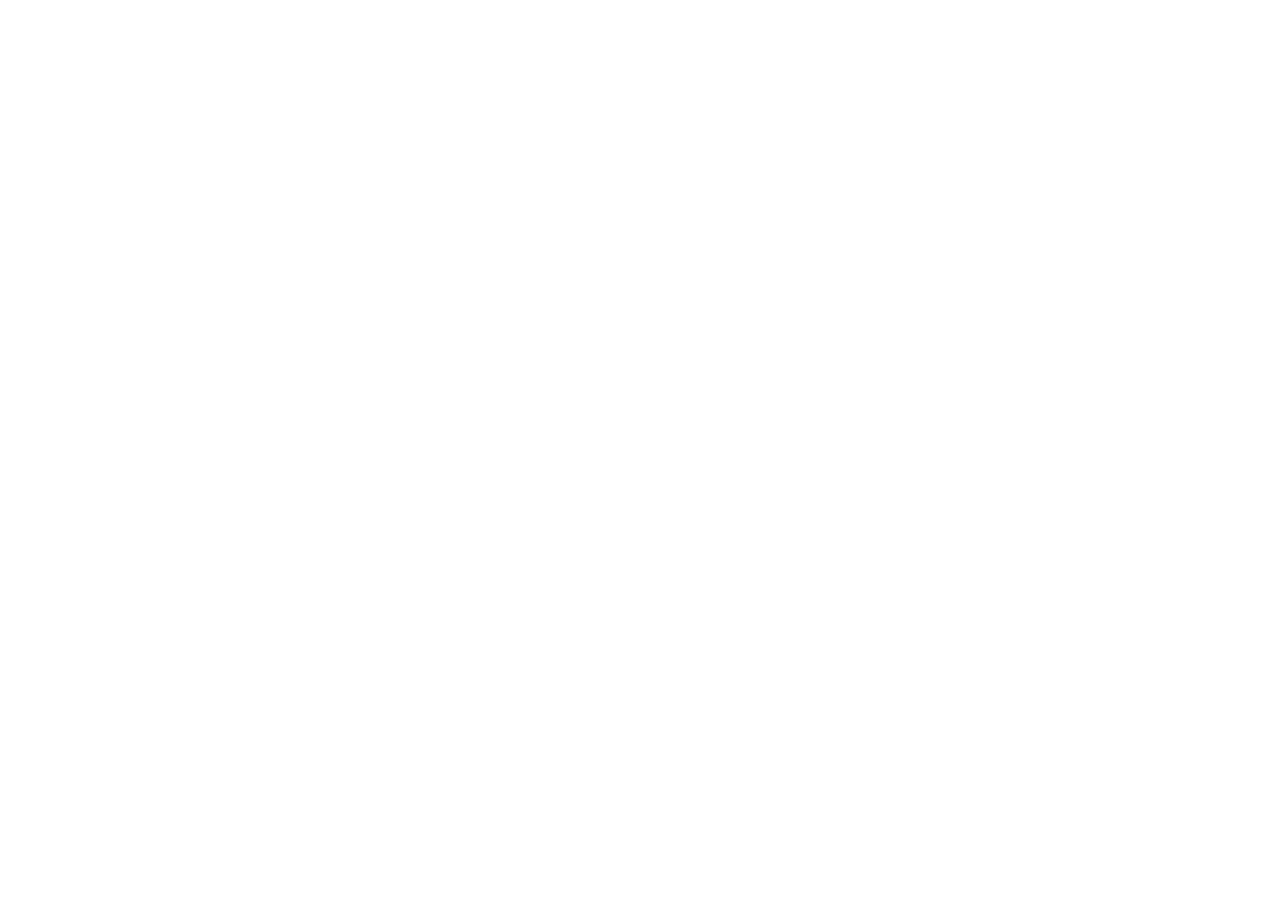
==== main.html @ 6408f9cd "first commit" ====
<html lang="en">
<head>
    <meta charset="UTF-8">
    <meta http-equiv="X-UA-Compatible" content="IE=edge">
    <meta name="viewport" content="width=device-width, initial-scale=1.0">
    <title>Hosein Editor</title>
</head>
<body>
    <header>

    </header>
    <main>
        
    </main>
</body>
</html>
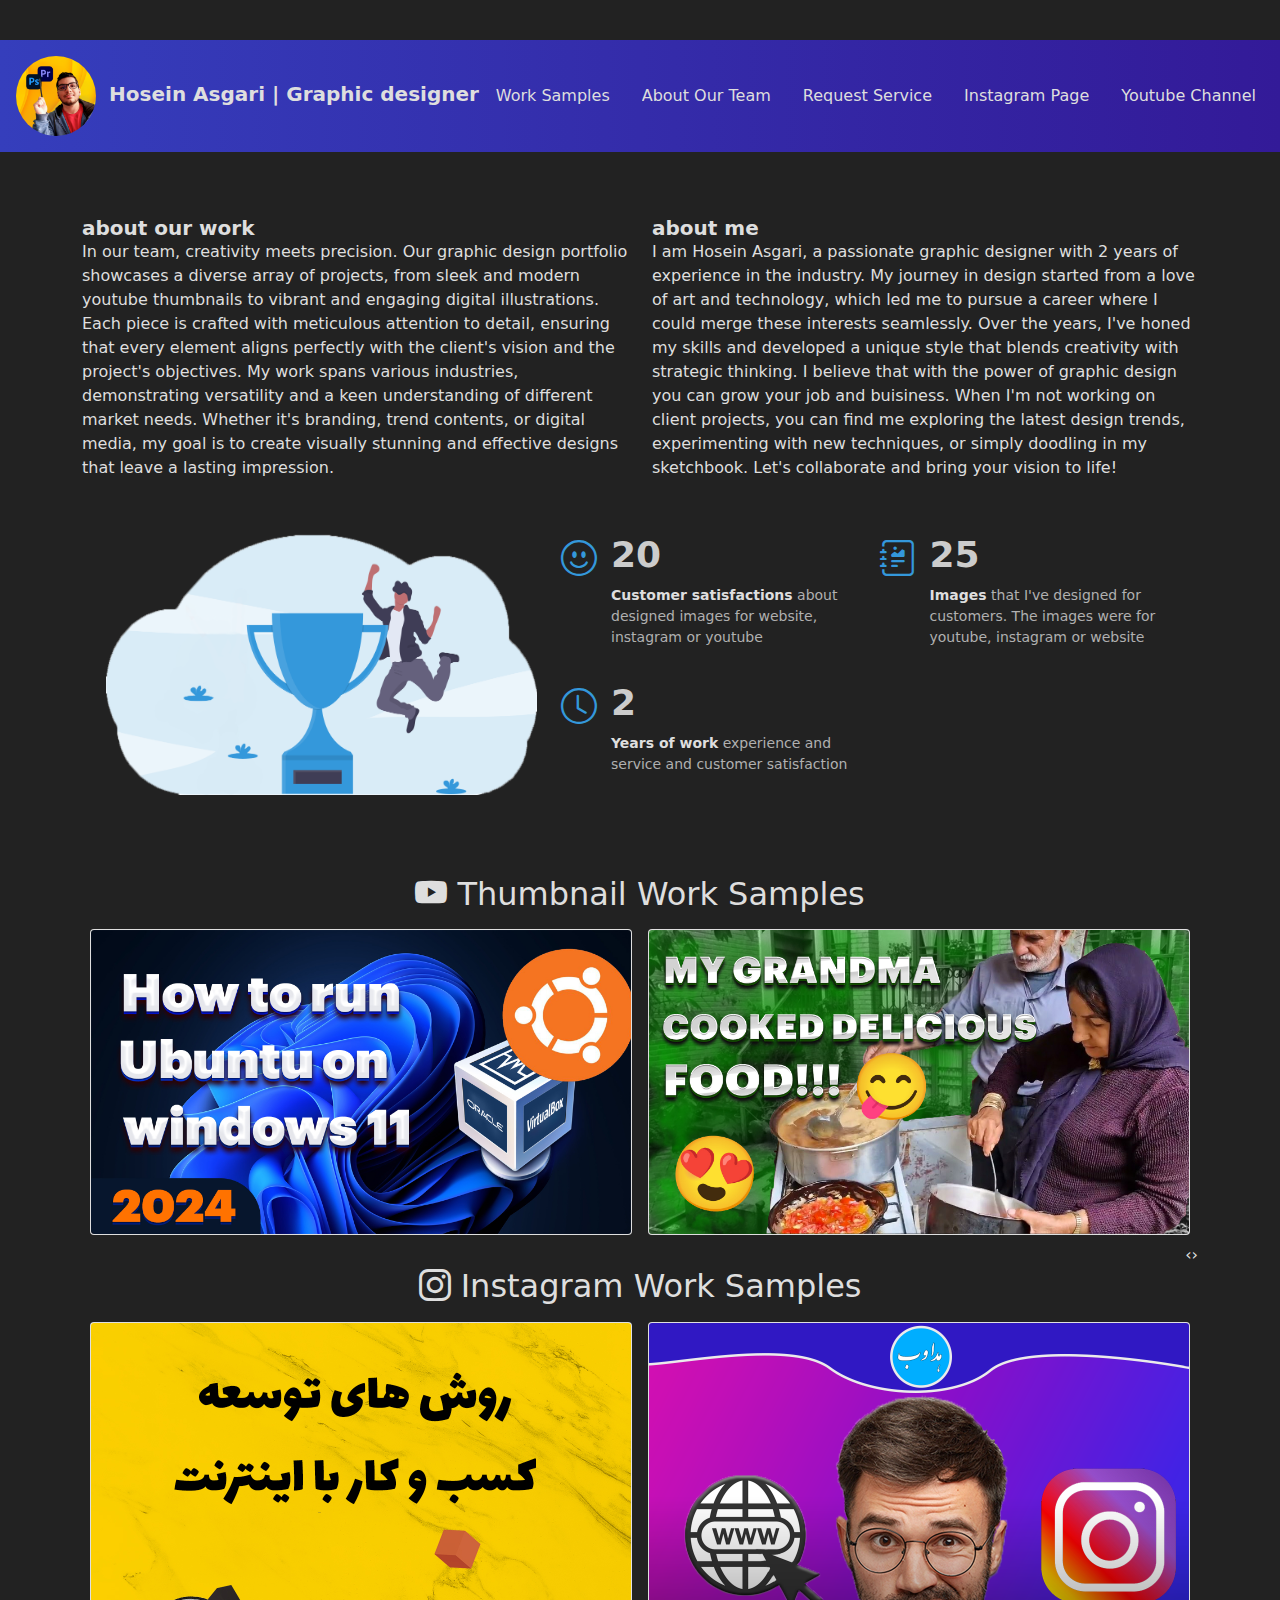
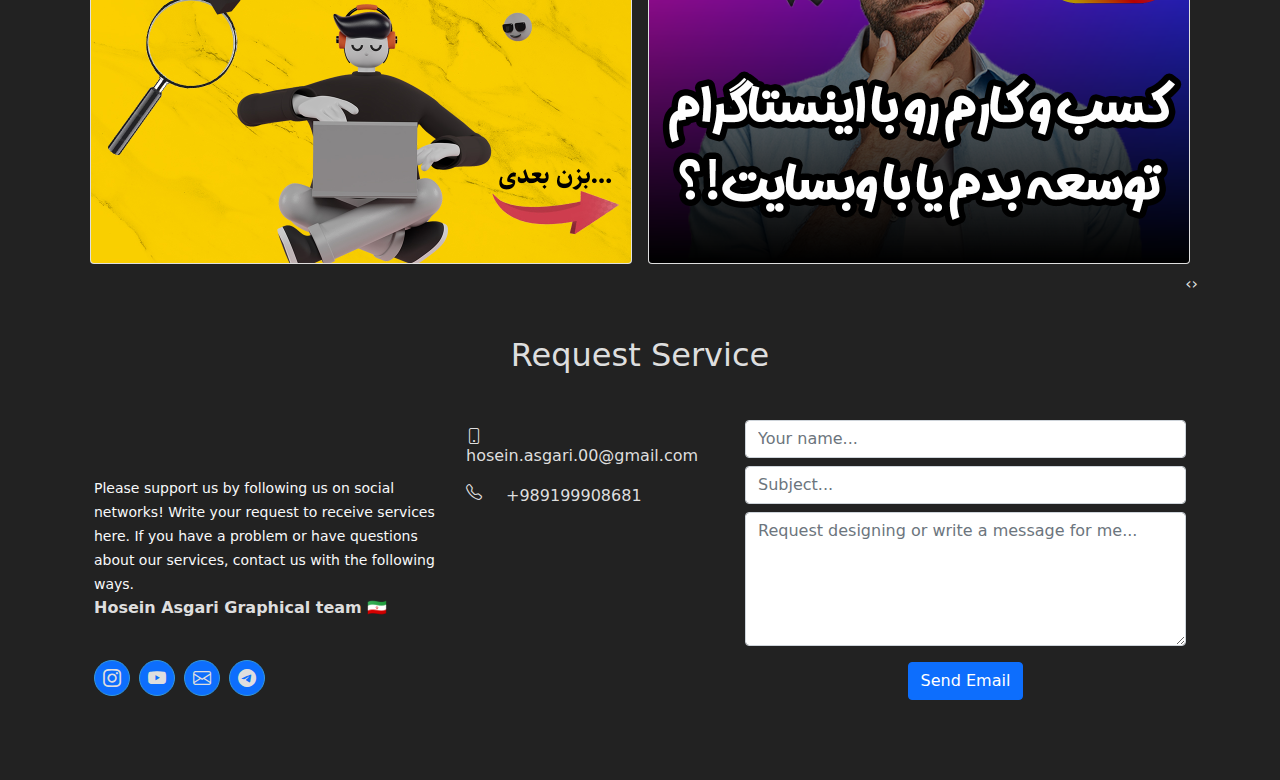
==== commit 285b885d: "v1 completed" ====
--- a/main.html
+++ b/main.html
@@ -1,16 +1,265 @@
 <html lang="en">
+
 <head>
     <meta charset="UTF-8">
     <meta http-equiv="X-UA-Compatible" content="IE=edge">
     <meta name="viewport" content="width=device-width, initial-scale=1.0">
-    <title>Hosein Editor</title>
+    <title>Hosein Designer</title>
+    <link href="styles.css" rel="stylesheet">
+    <link href="assets/bootstrap-5/css/bootstrap.min.css" rel="stylesheet">
+    <link href="assets/bootstrap-icons-1.11.3/bootstrap-icons-1.11.3/font/bootstrap-icons.min.css" rel="stylesheet">
+    <link href="assets/owl/owl.css" rel="stylesheet">
 </head>
+
 <body>
     <header>
-
+        <section class="top-nav">
+            <div>
+                <img loading="lazy" src="img/HoseinAsg_editor_logo1.png" width="80" class="rounded-circle m-2">
+                <b class="fs-5">Hosein Asgari | Graphic designer</b>
+            </div>
+            <input id="menu-toggle" type="checkbox" />
+            <label class='menu-button-container' for="menu-toggle">
+                <div class='menu-button'></div>
+            </label>
+            <ul class="menu">
+                <li><a href="#work-samples">Work Samples</a></li>
+                <li><a href="#about">About Our Team</a></li>
+                <li><a href="#request-service">Request Service</li>
+                <li><a href="https://instagram.com/HoseinAsg_Editor">Instagram Page</a></li>
+                <li><a href="https://youtube.com/@HoseinEditor_Photoshop">Youtube Channel</a></li>
+            </ul>
+        </section>
     </header>
-    <main>
-        
+    <main class="container py-4">
+        <section id="about" class="row">
+            <div class="col-12 col-md-6">
+                <b class="h5 fw-bold">about our work</b><br>
+                In our team, creativity meets precision. Our graphic design portfolio
+                showcases a diverse array of projects, from sleek and modern youtube thumbnails to vibrant and engaging
+                digital
+                illustrations. Each piece is crafted with meticulous attention to detail, ensuring that every element
+                aligns perfectly with the client's vision and the project's objectives. My work spans various
+                industries, demonstrating versatility and a keen understanding of different market needs. Whether it's
+                branding, trend contents, or digital media, my goal is to create visually stunning and effective designs
+                that leave a lasting impression.
+            </div>
+            <div class="col">
+                <b class="h5 fw-bold">about me</b><br>
+                I am Hosein Asgari, a passionate graphic designer with 2 years of experience in the industry. My journey
+                in design started from a love of art and technology, which led me to pursue a career where I could merge
+                these interests seamlessly. Over the years, I've honed my skills and developed a unique style that
+                blends creativity with strategic thinking. I believe that with the power of graphic design you can
+                grow your job and buisiness. When I'm not working on client projects, you can find me exploring the
+                latest design trends, experimenting with new techniques, or simply doodling in my sketchbook. Let's
+                collaborate and bring your vision to life!
+            </div>
+        </section>
+        <div class="row">
+            <section id="benefits" class="benefits">
+                <div class="container">
+
+                    <div class="row">
+                        <div class="image col-xl-5 d-flex align-items-stretch justify-content-center justify-content-xl-start"
+                            data-aos="fade-right" data-aos-delay="70">
+                            <img src="img/benefits-img.png" alt="مزایای سرویس های ما" class="img-fluid">
+                        </div>
+
+                        <div class="col-xl-7 d-flex align-items-stretch pt-4 pt-xl-0" data-aos="fade-left"
+                            data-aos-delay="120">
+                            <div class="content d-flex flex-column justify-content-center">
+                                <div class="row">
+                                    <div class="col-md-6 d-md-flex align-items-md-stretch">
+                                        <div class="benefit-box">
+                                            <i class="bi bi-emoji-smile"></i>
+                                            <span data-purecounter-start="0" data-purecounter-end="20"
+                                                data-purecounter-duration="1" class="purecounter">
+                                            </span>
+                                            <p>
+                                                <strong>Customer satisfactions</strong> about designed images for
+                                                website, instagram or youtube
+                                            </p>
+                                        </div>
+                                    </div>
+
+                                    <div class="col-md-6 d-md-flex align-items-md-stretch">
+                                        <div class="benefit-box">
+                                            <i class="bi bi-journal-richtext"></i>
+                                            <span data-purecounter-start="0" data-purecounter-end="25"
+                                                data-purecounter-duration="1" class="purecounter">
+                                            </span>
+                                            <p>
+                                                <strong>Images</strong> that I've designed for customers. The images
+                                                were for youtube, instagram or website
+                                            </p>
+                                        </div>
+                                    </div>
+
+                                    <div class="col-md-6 d-md-flex align-items-md-stretch">
+                                        <div class="benefit-box">
+                                            <i class="bi bi-clock"></i>
+                                            <span data-purecounter-start="0" data-purecounter-end="2"
+                                                data-purecounter-duration="1" class="purecounter">
+                                            </span>
+                                            <p>
+                                                <strong>Years of work</strong> experience and service and customer
+                                                satisfaction
+                                            </p>
+                                        </div>
+                                    </div>
+
+                                </div>
+                            </div>
+                        </div>
+                    </div>
+                </div>
+        </div>
+        </section>
+
+        <section id="work-samples">
+            <div id="work-sample-yt">
+                <div class="row">
+                    <h2 class="text-center"><i class="bi bi-youtube"></i> Thumbnail Work Samples</h2>
+                </div>
+                <div class="owl-carousel">
+                    <div class="m-2 d-flex align-items-stretch mt-4 mt-md-2">
+                        <img loading="lazy" class="card" src="img/yt-work-samples/4.png">
+                    </div>
+                    <div class="m-2 d-flex align-items-stretch mt-4 mt-md-2">
+                        <img loading="lazy" class="card" src="img/yt-work-samples/5.png">
+                    </div>
+                    <div class="m-2 d-flex align-items-stretch mt-4 mt-md-2">
+                        <img loading="lazy" class="card" src="img/yt-work-samples/6.png">
+                    </div>
+                    <div class="m-2 d-flex align-items-stretch mt-4 mt-md-2">
+                        <img loading="lazy" class="card" src="img/yt-work-samples/7.png">
+                    </div>
+                    <div class="m-2 d-flex align-items-stretch mt-4 mt-md-2">
+                        <img loading="lazy" class="card" src="img/yt-work-samples/8.png">
+                    </div>
+                    <div class="m-2 d-flex align-items-stretch mt-4 mt-md-2">
+                        <img loading="lazy" class="card" src="img/yt-work-samples/1.png">
+                    </div>
+                    <div class="m-2 d-flex align-items-stretch mt-4 mt-md-2">
+                        <img loading="lazy" class="card" src="img/yt-work-samples/2.png">
+                    </div>
+                    <div class="m-2 d-flex align-items-stretch mt-4 mt-md-2">
+                        <img loading="lazy" class="card" src="img/yt-work-samples/3.png">
+                    </div>
+                </div>
+            </div>
+
+            <div id="work-sample">
+                <div class="row">
+                    <h2 class="text-center"><i class="bi bi-instagram"></i> Instagram Work Samples</h2>
+                </div>
+                <div class="owl-carousel">
+                    <div class="m-2 d-flex align-items-stretch mt-4 mt-md-2">
+                        <img loading="lazy" class="card" src="img/ins-work-samples/1.png">
+                    </div>
+                    <div class="m-2 d-flex align-items-stretch mt-4 mt-md-2">
+                        <img loading="lazy" class="card" src="img/ins-work-samples/2.png">
+                    </div>
+                    <div class="m-2 d-flex align-items-stretch mt-4 mt-md-2">
+                        <img loading="lazy" class="card" src="img/ins-work-samples/3.png">
+                    </div>
+                    <div class="m-2 d-flex align-items-stretch mt-4 mt-md-2">
+                        <img loading="lazy" class="card" src="img/ins-work-samples/4.png">
+                    </div>
+                    <div class="m-2 d-flex align-items-stretch mt-4 mt-md-2">
+                        <img loading="lazy" class="card" src="img/ins-work-samples/5.png">
+                    </div>
+                </div>
+            </div>
+        </section>
+
+        <section id="request-service" class="contact">
+            <div class="container">
+                <div class="section-title">
+                    <h2>Request Service</h2>
+                </div>
+
+                <div class="row">
+
+                    <div class="col-lg-4 col-md-6">
+                        <div class="contact-about">
+                            <h3>Social networks</h3>
+                            <br>
+                            <p class="text-light">
+                                Please support us by following us on social networks! Write your request to receive
+                                services here. If you have a problem or have questions about our services, contact us
+                                with the following ways.
+                                <br>
+                                <b class="fw-bold fs-6">Hosein Asgari Graphical team 🇮🇷</b>
+                            </p>
+                            <br>
+                            <div class="social-links">
+                                <a class="bg-primary" href="https://instagram.com/HoseinAsg_Editor" title="instagram">
+                                    <i title="instagram" class="bi bi-instagram"></i>
+                                </a>
+                                <a class="bg-primary" href="https://youtube.com/@HoseinEditor_Photoshop"
+                                    title="youtube">
+                                    <i title="youtube" class="bi bi-youtube"></i>
+                                </a>
+                                <a class="bg-primary" href="mailto:hosein.asgari.00@gmail.com" title="email">
+                                    <i title="email" class="bi bi-envelope"></i>
+                                </a>
+                                <a class="bg-primary" href="https://t.me/HoseinAsgr" title="telegram">
+                                    <i title="telegram" class="bi bi-telegram"></i>
+                                </a>
+                            </div>
+                        </div>
+                    </div>
+
+                    <div class="col-lg-3 col-md-6 mt-4 mt-md-0">
+                        <div class="text-secondary">
+                            <div class="row my-3">
+                                <div class="w-auto">
+                                    <a class="w-auto" href="mailto:hosein.asgari.00@gmail.com">
+                                        <i class="bi bi-phone"></i>
+                                    </a>
+                                </div>
+                                <span class="w-auto col">hosein.asgari.00@gmail.com</span>
+                            </div>
+                            <div class="row my-3">
+                                <div class="w-auto">
+                                    <a href="tel:+989199908681">
+                                        <i class="bi bi-telephone"></i>
+                                    </a>
+                                </div>
+                                <span class="col">+989199908681</span>
+                            </div>
+                        </div>
+                    </div>
+
+                    <div class="col-lg-5 col-md-12">
+                        <span class="text-danger"></span>
+                        <div class="form-group">
+                            <input type="text" class="form-control my-2" id="mail-name" placeholder="Your name...">
+                        </div>
+                        <div class="form-group">
+                            <input type="text" class="form-control my-2" id="mail-sub" placeholder="Subject...">
+                        </div>
+                        <div class="form-group">
+                            <textarea class="form-control my-2" id="mail-msg" rows="5"
+                                placeholder="Request designing or write a message for me..."></textarea>
+                        </div>
+                        <div class="text-center">
+                            <button onclick="SendMail()" class="btn btn-primary m-2">Send Email</button>
+                        </div>
+                    </div>
+                </div>
+            </div>
+        </section>
     </main>
+    <footer>
+
+    </footer>
 </body>
+<script src="assets/jquery/jquery.min.js"></script>
+<script src="scripts.js"></script>
+<script src="assets/bootstrap-5/js/bootstrap.min.js"></script>
+<script src="assets/owl/owl.js"></script>
+<script src="assets/purecounter/purecounter.js"></script>
+
 </html>--- a/styles.css
+++ b/styles.css
@@ -0,0 +1,269 @@
+h2 {
+    vertical-align: center;
+    text-align    : center;
+}
+
+html,
+body {
+    margin          : 0;
+    height          : 100%;
+    background-color: #222 !important;
+}
+
+* {
+    box-sizing: border-box;
+    color     : #dedede;
+}
+
+li a {
+    color          : #dedede;
+    text-decoration: none;
+}
+
+li a:hover {
+    color: rgb(255, 251, 0);
+}
+
+.under-dotted {
+    text-decoration-style: dotted;
+}
+
+.top-nav {
+    display         : flex;
+    flex-direction  : row;
+    align-items     : center;
+    justify-content : space-between;
+    background-color: #00BAF0;
+    background      : linear-gradient(to left, #331a98, #353ebc);
+    /* W3C, IE 10+/ Edge, Firefox 16+, Chrome 26+, Opera 12+, Safari 7+ */
+    color           : #FFF;
+    padding         : 0.5em;
+}
+
+.menu {
+    display        : flex;
+    flex-direction : row;
+    list-style-type: none;
+    margin         : 0;
+    padding        : 0;
+}
+
+.menu>li {
+    margin  : 0 1rem;
+    overflow: hidden;
+}
+
+.menu-button-container {
+    display        : none;
+    height         : 100%;
+    width          : 30px;
+    cursor         : pointer;
+    flex-direction : column;
+    justify-content: center;
+    align-items    : center;
+}
+
+#menu-toggle {
+    display: none;
+}
+
+.menu-button,
+.menu-button::before,
+.menu-button::after {
+    display         : block;
+    background-color: #fff;
+    position        : absolute;
+    height          : 4px;
+    width           : 30px;
+    transition      : transform 400ms cubic-bezier(0.23, 1, 0.32, 1);
+    border-radius   : 2px;
+}
+
+.menu-button::before {
+    content   : '';
+    margin-top: -8px;
+}
+
+.menu-button::after {
+    content   : '';
+    margin-top: 8px;
+}
+
+#menu-toggle:checked+.menu-button-container .menu-button::before {
+    margin-top: 0px;
+    transform : rotate(405deg);
+}
+
+#menu-toggle:checked+.menu-button-container .menu-button {
+    background: rgba(255, 255, 255, 0);
+}
+
+#menu-toggle:checked+.menu-button-container .menu-button::after {
+    margin-top: 0px;
+    transform : rotate(-405deg);
+}
+
+@media (max-width: 1130px) {
+    .menu-button-container {
+        display: flex;
+    }
+
+    .menu {
+        position       : absolute;
+        top            : 0;
+        margin-top     : 100px;
+        left           : 0;
+        flex-direction : column;
+        width          : 100%;
+        justify-content: center;
+        align-items    : center;
+    }
+
+    #menu-toggle~.menu li {
+        height    : 0;
+        margin    : 0;
+        padding   : 0;
+        border    : 0;
+        transition: height 400ms cubic-bezier(0.23, 1, 0.32, 1);
+    }
+
+    #menu-toggle:checked~.menu li {
+        border    : 1px solid #333;
+        height    : 2.5em;
+        padding   : 0.5em;
+        transition: height 400ms cubic-bezier(0.23, 1, 0.32, 1);
+    }
+
+    .menu>li {
+        display         : flex;
+        justify-content : center;
+        margin          : 0;
+        padding         : 0.5em 0;
+        width           : 100%;
+        color           : white;
+        background-color: #222;
+    }
+
+    .menu>li:not(:last-child) {
+        border-bottom: 1px solid #444;
+    }
+}
+
+section {
+    margin: 40px 0;
+}
+
+.section-title {
+    text-align    : center;
+    padding-bottom: 30px;
+}
+
+.contact .contact-about h3 {
+    font-size  : 25px;
+    margin     : 0 0 10px;
+    padding    : 0;
+    font-weight: 700;
+    color      : #222;
+}
+
+.contact .contact-about p {
+    font-size  : 14px;
+    line-height: 24px;
+    color      : #888;
+}
+
+.contact .social-links {
+    padding-bottom: 20px;
+}
+
+.contact .social-links a {
+    font-size    : 18px;
+    display      : inline-block;
+    background   : #fff;
+    color        : #3498db;
+    line-height  : 1;
+    padding      : 8px 0;
+    margin-right : 4px;
+    border-radius: 50%;
+    text-align   : center;
+    width        : 36px;
+    height       : 36px;
+    transition   : .3s;
+    border       : 1px solid #3498db;
+}
+
+.benefits {
+    padding-top: 0;
+}
+
+.benefits .content {
+    padding: 0;
+}
+
+.benefits .content h3 {
+    font-weight: 700;
+    font-size  : 34px;
+    color      : #222222;
+}
+
+.benefits .content p {
+    margin-bottom: 0;
+}
+
+.benefits .content .benefit-box {
+    padding: 20px 0;
+    width  : 100%;
+}
+
+.benefits .content .benefit-box i {
+    display    : block;
+    font-size  : 36px;
+    color      : #3498db;
+    float      : left;
+    line-height: 0;
+}
+
+.benefits .content .benefit-box span {
+    font-size  : 36px;
+    line-height: 30px;
+    display    : block;
+    font-weight: 700;
+    color      : #ccc;
+    margin-left: 50px;
+}
+
+.benefits .content .benefit-box p {
+    padding  : 15px 0 0 0;
+    margin   : 0 0 0 50px;
+    font-size: 14px;
+    color    : #b0b0b0;
+}
+
+.benefits .content .benefit-box a {
+    font-weight: 600;
+    display    : block;
+    margin-top : 20px;
+    color      : #484848;
+    font-size  : 15px;
+    transition : ease-in-out 0.3s;
+}
+
+.benefits .content .benefit-box a:hover {
+    color: #6f6f6f;
+}
+
+@media (max-width: 1024px) {
+    .benefits .image {
+        text-align: center;
+    }
+
+    .benefits .image img {
+        max-width: 70%;
+    }
+}
+
+@media (max-width: 667px) {
+    .benefits .image img {
+        max-width: 100%;
+    }
+}